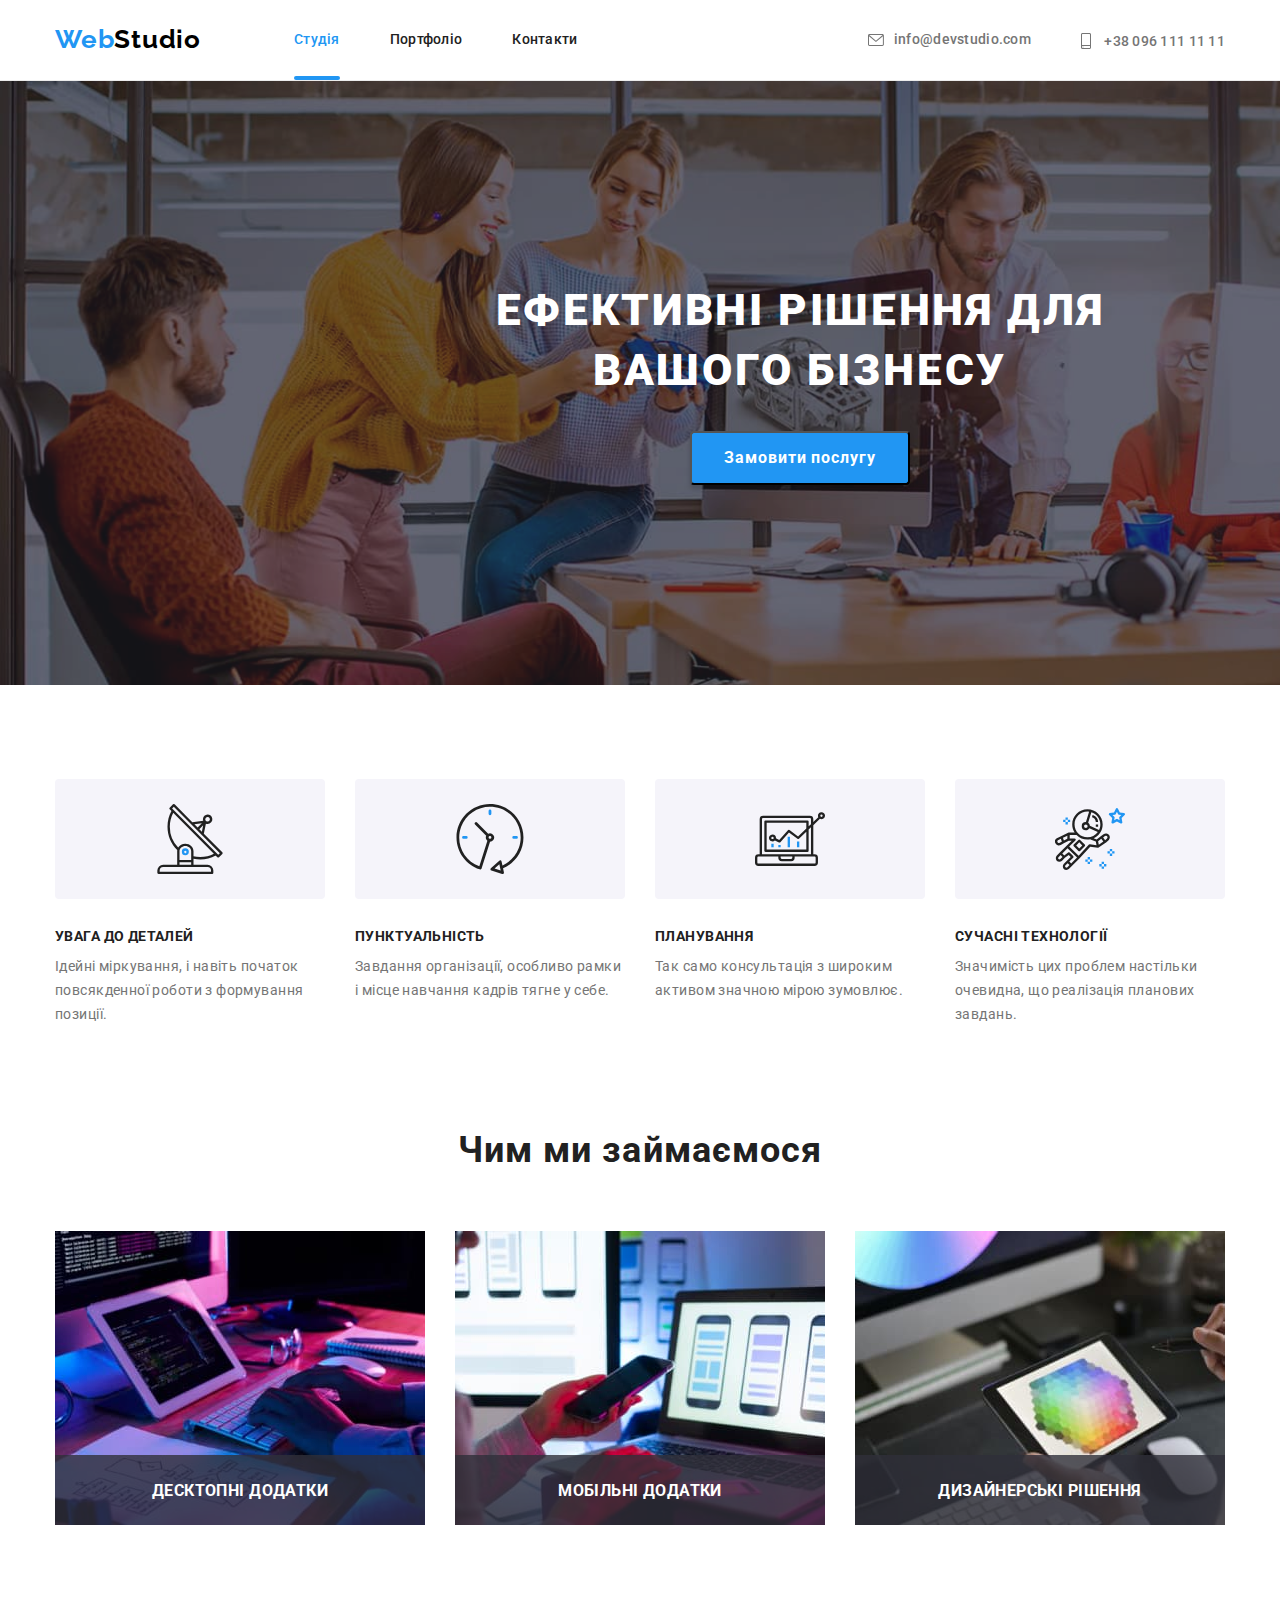
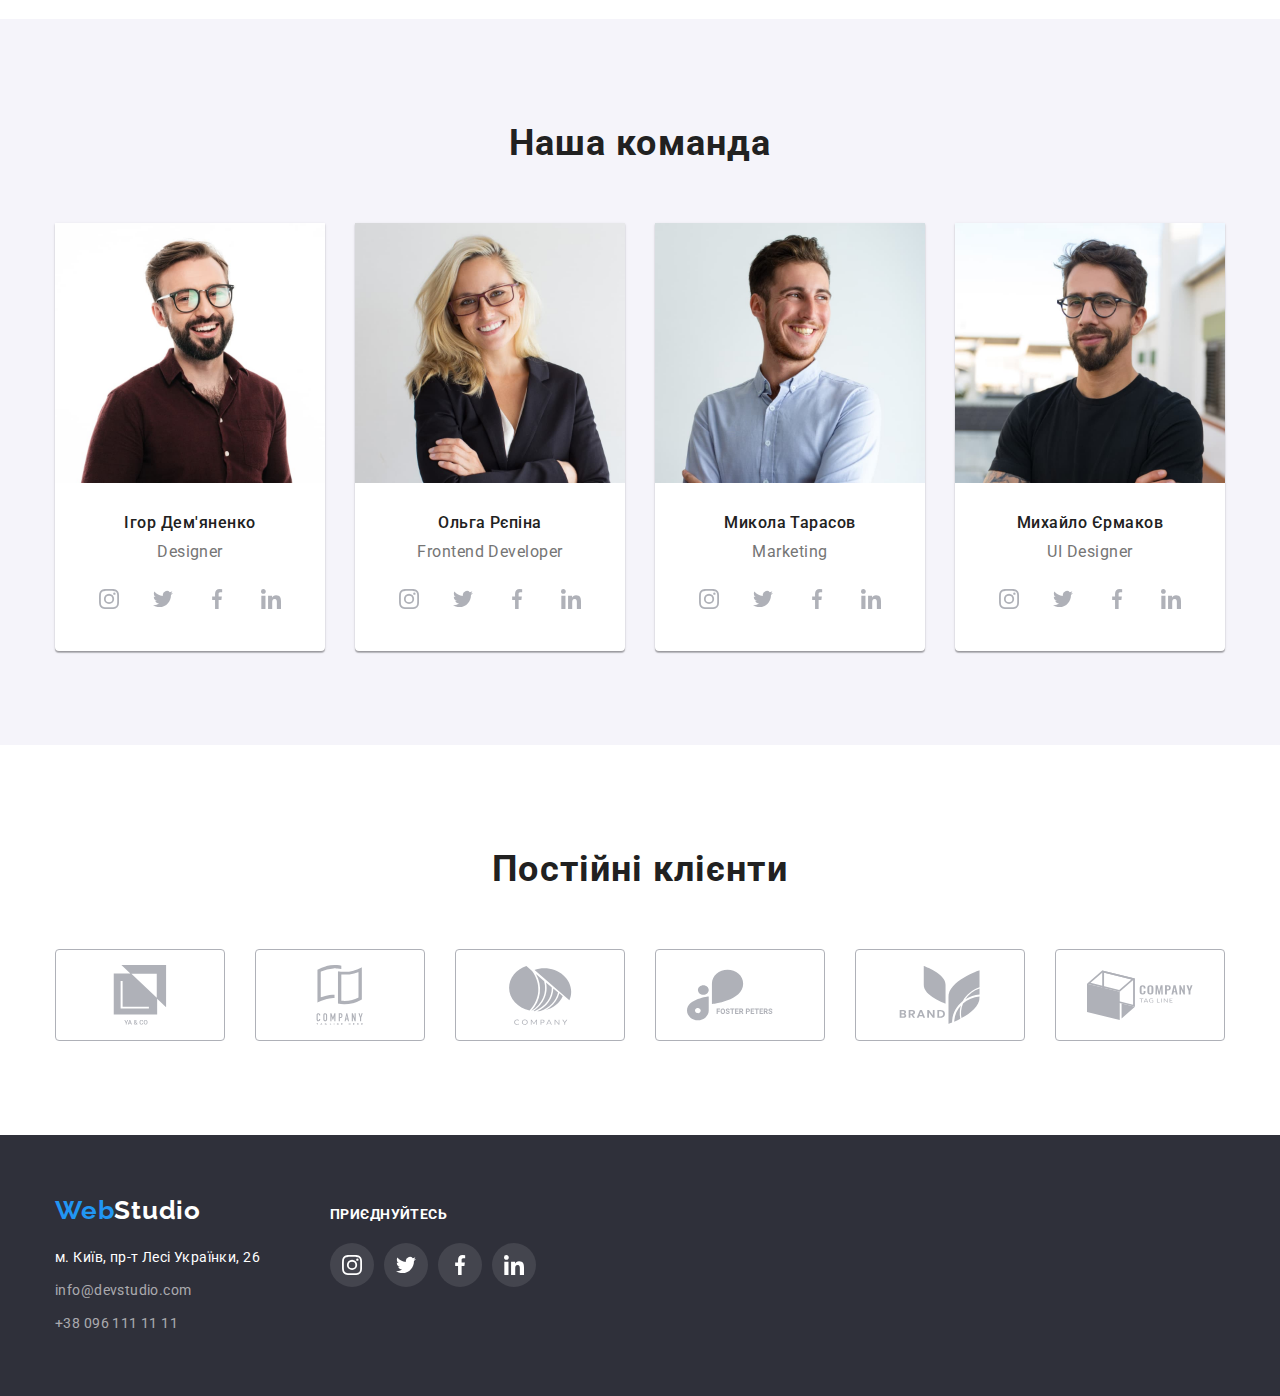
==== index.html @ d8db9ad1 "Создание репозитория" ====
<!DOCTYPE html>
<html lang="uk">
  <head>
    <meta charset="UTF-8" />
    <meta http-equiv="X-UA-Compatible" content="IE=edge" />
    <meta name="viewport" content="width=device-width, initial-scale=1.0" />
    <title>WebStudio</title>
    <!-- подключение шрифтов -->
    <link rel="preconnect" href="https://fonts.googleapis.com" />
    <link rel="preconnect" href="https://fonts.gstatic.com" crossorigin />

    <link
      href="https://fonts.googleapis.com/css2?family=Raleway:wght@700&family=Roboto:wght@400;500;700;900&display=swap"
      rel="stylesheet"
    />
    <link
      rel="stylesheet"
      href="https://cdnjs.cloudflare.com/ajax/libs/modern-normalize/2.0.0/modern-normalize.css"
    />
    <link rel="stylesheet" href="./css/styles.css" />
  </head>
  <body>
    <!-- HEADER -->
    <header class="bg-header">
      <div class="container nav-flex">
        <div class="logo-nav-flex">
          <a href="./index.html" class="logo"
            ><span lang="en">Web</span><span lang="en" class="logo-part">Studio</span>
          </a>
          <nav>
            <ul class="nav-flex link">
              <li class="item current-page">
                <a href="#" class="current-page-nav nav-link">Студія</a>
              </li>
              <li class="item">
                <a href="./portfolio.html" class="nav-link">Портфоліо</a>
              </li>
              <li class="item">
                <a href="#contacts" class="nav-link">Контакти</a>
              </li>
            </ul>
          </nav>
        </div>

        <ul class="link nav-flex">
          <li class="item">
            <a href="mailto:info@devstudio.com" class="mail-link">
              <svg class="nav-icon-envelope" width="16" height="12">
                <use href="./images/icons.svg#icon-envelope"></use>
              </svg>
              info@devstudio.com
            </a>
          </li>
          <li class="item">
            <a href="tel:+380961111111" class="tel-link">
              <sub>
                <svg class="nav-icon-smartphone" width="10" height="16">
                  <use href="./images/icons.svg#icon-smartphone"></use>
                </svg>
              </sub>
              +38 096 111 11 11
            </a>
          </li>
        </ul>
      </div>
    </header>
    <main>
      <!-- HERO -->
      <section class="section-bg-hero bg-hero">
        <div class="">
          <div class="container">
            <h1 class="header-hero">Ефективні рішення для вашого бізнесу</h1>
            <button type="button" class="button-service" data-modal-open>Замовити послугу</button>
          </div>
        </div>
      </section>

      <!--About-->
      <section class="section">
        <div class="container">
          <h2 class="visually-hidden">Specific company</h2>
          <ul class="link about-flex">
            <li class="about-list">
              <div class="about-container">
                <svg class="about-icon" width="70" height="70">
                  <use href="./images/icons.svg#icon-antenna"></use>
                </svg>
              </div>
              <h3 class="about-header">УВАГА ДО ДЕТАЛЕЙ</h3>
              <p class="about-paragraph">
                Ідейні міркування, і навіть початок повсякденної роботи з формування позиції.
              </p>
            </li>
            <li class="about-list">
              <div class="about-container">
                <svg class="about-icon" width="70" height="70">
                  <use href="./images/icons.svg#icon-clock"></use>
                </svg>
              </div>
              <h3 class="about-header">ПУНКТУАЛЬНІСТЬ</h3>
              <p class="about-paragraph">
                Завдання організації, особливо рамки і місце навчання кадрів тягне у себе.
              </p>
            </li>
            <li class="about-list">
              <div class="about-container">
                <svg class="about-icon" width="70" height="70">
                  <use href="./images/icons.svg#icon-diagram"></use>
                </svg>
              </div>
              <h3 class="about-header">ПЛАНУВАННЯ</h3>
              <p class="about-paragraph">
                Так само консультація з широким активом значною мірою зумовлює.
              </p>
            </li>
            <li class="about-list">
              <div class="about-container">
                <svg class="about-icon" width="70" height="70">
                  <use href="./images/icons.svg#icon-astronaut"></use>
                </svg>
              </div>
              <h3 class="about-header">СУЧАСНІ ТЕХНОЛОГІЇ</h3>
              <p class="about-paragraph">
                Значимість цих проблем настільки очевидна, що реалізація планових завдань.
              </p>
            </li>
          </ul>
        </div>
      </section>
      <!--About our work-->
      <section class="section work">
        <div class="container">
          <h2 class="header-second">Чим ми займаємося</h2>
          <ul class="link about-work-flex">
            <li class="about-work-list">
              <img src="./images/box1.jpg" alt="Екран і руки на клавіатурі" width="370" />
              <div class="about-work-item">
                <h3>Десктопні додатки</h3>
              </div>
            </li>
            <li class="about-work-list">
              <img src="./images/box2.jpg" alt="Екран і телефон в руці" width="370" />
              <div class="about-work-item">
                <h3>Мобільні додатки</h3>
              </div>
            </li>
            <li class="about-work-list">
              <img src="./images/box3.jpg" alt="Планшет в руці" width="370" />
              <div class="about-work-item">
                <h3>Дизайнерські рішення</h3>
              </div>
            </li>
          </ul>
        </div>
      </section>

      <!-- Our team -->
      <section class="section our-team">
        <div class="container">
          <h2 class="header-second">Наша команда</h2>
          <ul class="link our-team-flex">
            <li class="our-team-list">
              <img src="./images/imgpd1.jpg" alt="Фотографія продакт дизайнера" width="270" />
              <div class="our-team-item">
                <h3 class="our-team-name">Ігор Дем'яненко</h3>
                <p class="our-team-paragraph"><span lang="en">Designer</span></p>
                <ul class="our-team-social-container link">
                  <li class="our-team-icon-container list">
                    <a href="" class="our-team-icon-link" target="_blank" rel="noopener noreferrer">
                      <svg class="our-team-icon" width="20" height="20">
                        <use href="./images/icons.svg#icon-instagram"></use>
                      </svg>
                    </a>
                  </li>
                  <li class="our-team-icon-container list">
                    <a href="" class="our-team-icon-link" target="_blank" rel="noopener noreferrer">
                      <svg class="our-team-icon" width="20" height="20">
                        <use href="./images/icons.svg#icon-twitter"></use>
                      </svg>
                    </a>
                  </li>
                  <li class="our-team-icon-container list">
                    <a href="" class="our-team-icon-link" target="_blank" rel="noopener noreferrer">
                      <svg class="our-team-icon" width="20" height="20">
                        <use href="./images/icons.svg#icon-facebook"></use>
                      </svg>
                    </a>
                  </li>
                  <li class="our-team-icon-container list">
                    <a href="" class="our-team-icon-link" target="_blank" rel="noopener noreferrer">
                      <svg class="our-team-icon" width="20" height="20">
                        <use href="./images/icons.svg#icon-linkedin"></use>
                      </svg>
                    </a>
                  </li>
                </ul>
              </div>
            </li>
            <li class="our-team-list">
              <img src="./images/imgfd1.jpg" alt="Фотографія фронтенд розробника" width="270" />
              <div class="our-team-item">
                <h3 class="our-team-name">Ольга Рєпіна</h3>
                <p class="our-team-paragraph"><span lang="en">Frontend Developer</span></p>
                <ul class="our-team-social-container link">
                  <li class="our-team-icon-container list">
                    <a href="" class="our-team-icon-link" target="_blank" rel="noopener noreferrer">
                      <svg class="our-team-icon" width="20" height="20">
                        <use href="./images/icons.svg#icon-instagram"></use>
                      </svg>
                    </a>
                  </li>
                  <li class="our-team-icon-container list">
                    <a href="" class="our-team-icon-link" target="_blank" rel="noopener noreferrer">
                      <svg class="our-team-icon" width="20" height="20">
                        <use href="./images/icons.svg#icon-twitter"></use>
                      </svg>
                    </a>
                  </li>
                  <li class="our-team-icon-container list">
                    <a href="" class="our-team-icon-link" target="_blank" rel="noopener noreferrer">
                      <svg class="our-team-icon" width="20" height="20">
                        <use href="./images/icons.svg#icon-facebook"></use>
                      </svg>
                    </a>
                  </li>
                  <li class="our-team-icon-container list">
                    <a href="" class="our-team-icon-link" target="_blank" rel="noopener noreferrer">
                      <svg class="our-team-icon" width="20" height="20">
                        <use href="./images/icons.svg#icon-linkedin"></use>
                      </svg>
                    </a>
                  </li>
                </ul>
              </div>
            </li>
            <li class="our-team-list">
              <img src="./images/imgm1.jpg" alt="Фотографія маркетолога" width="270" />
              <div class="our-team-item">
                <h3 class="our-team-name">Микола Тарасов</h3>
                <p class="our-team-paragraph"><span lang="en">Marketing</span></p>
                <ul class="our-team-social-container link">
                  <li class="our-team-icon-container list">
                    <a href="" class="our-team-icon-link" target="_blank" rel="noopener noreferrer">
                      <svg class="our-team-icon" width="20" height="20">
                        <use href="./images/icons.svg#icon-instagram"></use>
                      </svg>
                    </a>
                  </li>
                  <li class="our-team-icon-container list">
                    <a href="" class="our-team-icon-link" target="_blank" rel="noopener noreferrer">
                      <svg class="our-team-icon" width="20" height="20">
                        <use href="./images/icons.svg#icon-twitter"></use>
                      </svg>
                    </a>
                  </li>
                  <li class="our-team-icon-container list">
                    <a href="" class="our-team-icon-link" target="_blank" rel="noopener noreferrer">
                      <svg class="our-team-icon" width="20" height="20">
                        <use href="./images/icons.svg#icon-facebook"></use>
                      </svg>
                    </a>
                  </li>
                  <li class="our-team-icon-container list">
                    <a href="" class="our-team-icon-link" target="_blank" rel="noopener noreferrer">
                      <svg class="our-team-icon" width="20" height="20">
                        <use href="./images/icons.svg#icon-linkedin"></use>
                      </svg>
                    </a>
                  </li>
                </ul>
              </div>
            </li>
            <li class="our-team-list">
              <img src="./images/imguid1.jpg" alt="Фотографія UI дизайнера" width="270" />
              <div class="our-team-item">
                <h3 class="our-team-name">Михайло Єрмаков</h3>
                <p class="our-team-paragraph"><span lang="en">UI Designer</span></p>
                <ul class="our-team-social-container link">
                  <li class="our-team-icon-container list">
                    <a href="" class="our-team-icon-link" target="_blank" rel="noopener noreferrer">
                      <svg class="our-team-icon" width="20" height="20">
                        <use href="./images/icons.svg#icon-instagram"></use>
                      </svg>
                    </a>
                  </li>
                  <li class="our-team-icon-container list">
                    <a href="" class="our-team-icon-link" target="_blank" rel="noopener noreferrer">
                      <svg class="our-team-icon" width="20" height="20">
                        <use href="./images/icons.svg#icon-twitter"></use>
                      </svg>
                    </a>
                  </li>
                  <li class="our-team-icon-container list">
                    <a href="" class="our-team-icon-link" target="_blank" rel="noopener noreferrer">
                      <svg class="our-team-icon" width="20" height="20">
                        <use href="./images/icons.svg#icon-facebook"></use>
                      </svg>
                    </a>
                  </li>
                  <li class="our-team-icon-container list">
                    <a href="" class="our-team-icon-link" target="_blank" rel="noopener noreferrer">
                      <svg class="our-team-icon" width="20" height="20">
                        <use href="./images/icons.svg#icon-linkedin"></use>
                      </svg>
                    </a>
                  </li>
                </ul>
              </div>
            </li>
          </ul>
        </div>
      </section>
      <!-- Our clients -->
      <section class="section our-clients">
        <div class="container">
          <h2 class="header-second">Постійні клієнти</h2>
          <ul class="link our-clients-flex">
            <li class="our-clients-rectangle">
              <a href="" class="our-clients-link" target="_blank" rel="noopener noreferrer">
                <svg class="our-clients-icon" width="106" height="60">
                  <use href="./images/icons.svg#icon-client-1"></use>
                </svg>
              </a>
            </li>
            <li class="our-clients-rectangle">
              <a href="" class="our-clients-link" target="_blank" rel="noopener noreferrer">
                <svg class="our-clients-icon" width="106" height="60">
                  <use href="./images/icons.svg#icon-client-2"></use>
                </svg>
              </a>
            </li>
            <li class="our-clients-rectangle">
              <a href="" class="our-clients-link" target="_blank" rel="noopener noreferrer">
                <svg class="our-clients-icon" width="106" height="60">
                  <use href="./images/icons.svg#icon-client-3"></use>
                </svg>
              </a>
            </li>
            <li class="our-clients-rectangle">
              <a href="" class="our-clients-link" target="_blank" rel="noopener noreferrer">
                <svg class="our-clients-icon" width="106" height="60">
                  <use href="./images/icons.svg#icon-client-4"></use>
                </svg>
              </a>
            </li>
            <li class="our-clients-rectangle">
              <a href="" class="our-clients-link" target="_blank" rel="noopener noreferrer">
                <svg class="our-clients-icon" width="106" height="60">
                  <use href="./images/icons.svg#icon-client-5"></use>
                </svg>
              </a>
            </li>
            <li class="our-clients-rectangle">
              <a href="" class="our-clients-link" target="_blank" rel="noopener noreferrer">
                <svg class="our-clients-icon" width="106" height="60">
                  <use href="./images/icons.svg#icon-client-6"></use>
                </svg>
              </a>
            </li>
          </ul>
        </div>
      </section>
    </main>
    <!-- Footer -->
    <footer class="footer">
      <div class="ft-container container">
        <div class="ft-left-side-container">
          <a href="./index.html" class="logo-ft"
            ><span lang="en">Web</span><span lang="en" class="logo-part-ft">Studio</span>
          </a>
          <address id="contacts" class="ft-address">
            <ul class="link">
              <li class="li-ft">
                <a
                  href="https://goo.gl/maps/rEXAgXgdKfEQJtbBA?coh=178573&amp;entry=tt"
                  target="_blank"
                  rel="noopener noreferrer"
                  class="address-link-ft"
                  >м. Київ, пр-т Лесі Українки, 26
                </a>
              </li>
              <li class="li-ft">
                <a href="mailto:info@devstudio.com" class="mail-link-ft"
                  ><span lang="en">info@devstudio.com</span>
                </a>
              </li>
              <li><a href="tel:+380961111111" class="tel-link-ft">+38 096 111 11 11</a></li>
            </ul>
          </address>
        </div>
        <div>
          <h2 class="ft-header-social">приєднуйтесь</h2>
          <ul class="link ft-social-container">
            <li class="ft-icon-container list">
              <a href="" class="ft-icon-link" target="_blank" rel="noopener noreferrer">
                <svg class="ft-icon" width="20" height="20">
                  <use href="./images/icons.svg#icon-instagram"></use>
                </svg>
              </a>
            </li>
            <li class="ft-icon-container list">
              <a href="" class="ft-icon-link" target="_blank" rel="noopener noreferrer">
                <svg class="ft-icon" width="20" height="20">
                  <use href="./images/icons.svg#icon-twitter"></use>
                </svg>
              </a>
            </li>
            <li class="ft-icon-container list">
              <a href="" class="ft-icon-link" target="_blank" rel="noopener noreferrer">
                <svg class="ft-icon" width="20" height="20">
                  <use href="./images/icons.svg#icon-facebook"></use>
                </svg>
              </a>
            </li>
            <li class="ft-icon-container list">
              <a href="" class="ft-icon-link" target="_blank" rel="noopener noreferrer">
                <svg class="ft-icon" width="20" height="20">
                  <use href="./images/icons.svg#icon-linkedin"></use>
                </svg>
              </a>
            </li>
          </ul>
        </div>
      </div>
    </footer>

    <!-- Modal window -->
    <div class="backdrop is-hidden" data-modal>
      <div class="modal">
        <button type="button" class="modal-close-btn" data-modal-close>
          <svg class="modal-close-icon" width="18" height="18">
            <use href="./images/icons.svg#close-modal"></use>
          </svg>
        </button>
      </div>
    </div>
    <script src="./js/modal.js"></script>
  </body>
</html>
---- css/styles.css ----
:root {
  --bg-color-main: #2f303a;
  --accent-color: #2196f3;
  --second-accent-color: #ffffff;
  --header-color: #212121;
  --paragraph-color: #757575;

  --font-family: 'Roboto', sans-serif;
  --font-weight-nav: 500;
  --font-weight-header: 700;
  --font-weight-main-header: 900;
  --font-weight-paragraph: 400;

  --font-size-paragraph: 14px;
  --font-size-header: 16px;
}

body {
  font-family: 'Roboto', 'Helvetica Neue', 'Verdana', 'Tahoma', sans-serif;
  font-style: normal;
  font-size: var(--font-size-paragraph);
  margin: 0;
  background-color: var(--second-accent-color);
}
.container {
  width: 1200px;
  padding-left: 15px;
  padding-right: 15px;
  margin-left: auto;
  margin-right: auto;
}
h1,
h2,
h3,
h4,
h5,
h6,
p,
ul {
  margin-top: 0;
  margin-bottom: 0;
}
.link {
  list-style-type: none;
  padding: 0;
  margin: 0;
}
.section {
  background-color: var(--second-accent-color);
  padding-top: 94px;
  padding-bottom: 94px;
}

/* Header */
.bg-header {
  background-color: var(--second-accent-color);
  border-bottom: 1px solid #ececec;
}

.logo {
  color: var(--accent-color);
  text-decoration: none;
  font-family: 'Raleway';
  font-weight: var(--font-weight-header);
  font-size: 26px;
  line-height: 1.192;
  letter-spacing: 0.03em;
  margin-right: 93px;
}
.logo-part {
  color: #000000;
}
.logo-nav-flex {
  display: flex;
  align-items: center;
}

.nav-flex {
  display: flex;
  align-items: center;
  margin-left: auto;
}

.item {
  margin-right: 50px;
}
.item:last-child {
  margin-right: 0;
}
.nav-link {
  position: relative;
  color: var(--header-color);
  text-decoration: none;
  font-weight: var(--font-weight-nav);
  line-height: 1.14;
  letter-spacing: 0.02em;
  display: block;
  padding-top: 32px;
  padding-bottom: 32px;
  transition: color 250ms cubic-bezier(0.4, 0, 0.2, 1);
}
.current-page-nav::after {
  position: absolute;
  left: 0;
  bottom: 0;
  content: '';
  width: 100%;
  height: 4px;
  border-radius: 2px;
  background-color: var(--accent-color);
}

.mail-link {
  color: var(--paragraph-color);
  text-decoration: none;
  font-weight: var(--font-weight-nav);
  line-height: 1.14;
  letter-spacing: 0.02em;
  display: flex;
  align-items: center;
  transition: color 250ms cubic-bezier(0.4, 0, 0.2, 1);
}

.nav-icon-envelope {
  margin-right: 10px;
  fill: currentColor;
}

.tel-link {
  color: var(--paragraph-color);
  text-decoration: none;
  font-weight: var(--font-weight-nav);
  line-height: 1.14;
  letter-spacing: 0.02em;
  transition: color 250ms cubic-bezier(0.4, 0, 0.2, 1);
}
.nav-icon-smartphone {
  margin-right: 10px;
  fill: currentColor;
}
.nav-link:focus,
.nav-link:hover,
.tel-link:focus,
.tel-link:hover,
.mail-link:focus,
.mail-link:hover {
  color: var(--accent-color);
}
.current-page > a {
  color: var(--accent-color);
}

/* HERO */

.section-bg-hero {
  background-image: url(../images/img-hero-overlay.png), url(../images/img-hero.jpg);
  background-size: cover;
  background-color: #c4c4c4;
  width: 1600px;

  text-align: center;
  margin-left: auto;
  margin-right: auto;
}
.bg-hero {
  padding-top: 200px;
  padding-bottom: 200px;
}

.header-hero {
  color: var(--second-accent-color);
  font-weight: var(--font-weight-main-header);
  font-size: 44px;
  line-height: 1.36;
  text-align: center;
  letter-spacing: 0.06em;
  text-transform: uppercase;
  width: 696px;

  margin-bottom: 30px;
  margin-left: auto;
  margin-right: auto;
}

.button-service {
  color: var(--second-accent-color);
  font-weight: var(--font-weight-header);
  font-family: var(--font-family);
  font-size: 16px;
  line-height: 1.88;
  letter-spacing: 0.06em;
  background-color: var(--accent-color);

  padding: 10px 32px;
  cursor: pointer;

  box-shadow: 0px 4px 4px rgba(0, 0, 0, 0.15);
  border-radius: 4px;
}
.button-service:active {
  background-color: #188ce8;
}

/* About */

.visually-hidden {
  position: absolute;
  white-space: nowrap;
  width: 1px;
  height: 1px;
  overflow: hidden;
  border: 0;
  padding: 0;
  clip: rect(0 0 0 0);
  clip-path: inset(50%);
  margin: -1px;
}
.about-flex {
  display: flex;
  flex-wrap: wrap;
  gap: 30px;
}

.header-second {
  color: var(--header-color);
  font-weight: var(--font-weight-header);
  font-size: 36px;
  line-height: 1.67;
  text-align: center;
  letter-spacing: 0.03em;

  margin-bottom: 50px;
}

.about-header {
  color: var(--header-color);
  font-weight: var(--font-weight-header);
  font-size: var(--font-size-paragraph);
  line-height: 1.14;
  letter-spacing: 0.03em;
  text-transform: uppercase;

  margin-bottom: 10px;
}
.about-paragraph {
  color: var(--paragraph-color);
  font-weight: var(--font-weight-paragraph);
  line-height: 1.71;
  letter-spacing: 0.03em;
}
.about-list {
  width: 270px;
}

.about-container {
  background-color: #f5f4fa;
  border-radius: 4px;
  margin-bottom: 30px;
  height: 120px;
  display: flex;
  justify-content: center;
  align-items: center;
}
.about-icon {
  display: block;
}

/* About our work */
.work {
  padding-top: 0px;
}
.about-work-flex {
  display: flex;
  flex-wrap: wrap;
  gap: 30px;
}
.about-work-list {
  width: 370px;
  position: relative;
}
img {
  display: block;
}

.about-work-item {
  position: absolute;
  height: 70px;
  width: 100%;
  background-color: rgba(47, 48, 58, 0.8);
  left: 0;
  bottom: 0;

  color: var(--second-accent-color);

  font-weight: var(--font-weight-header);
  letter-spacing: 0.42px;
  text-transform: uppercase;
  display: block;
  text-align: center;
  padding-top: 27px;
  padding-bottom: 27px;
}

/* Our-team */

.our-team {
  background-color: #f5f4fa;
}

.our-team-flex {
  display: flex;
  flex-wrap: wrap;
  gap: 30px;
}
.our-team-list {
  background-color: var(--second-accent-color);
  width: 270px;
  box-shadow: 0px 1px 3px rgba(0, 0, 0, 0.12), 0px 1px 1px rgba(0, 0, 0, 0.14),
    0px 2px 1px rgba(0, 0, 0, 0.2);
  border-radius: 0px 0px 4px 4px;
}
.our-team-name {
  color: var(--header-color);
  font-weight: var(--font-weight-nav);
  font-size: var(--font-size-header);
  line-height: 1.19;
  text-align: center;
  letter-spacing: 0.03em;
  margin-bottom: 10px;
}
.our-team-paragraph {
  color: var(--paragraph-color);
  font-weight: var(--font-weight-paragraph);
  font-size: var(--font-size-header);
  line-height: 1.19;
  text-align: center;
  letter-spacing: 0.03em;
  margin-bottom: 16px;
}
.our-team-item {
  padding-top: 30px;
  padding-bottom: 30px;
  padding-left: 32px;
  padding-right: 32px;
}

.our-team-social-container {
  display: flex;
}

.our-team-icon-container {
  width: 44px;
  height: 44px;
}
.our-team-icon-link {
  display: flex;
  height: 100%;
  width: 100%;
  justify-content: center;
  align-items: center;

  color: #afb1b8;
  border: none;
  background-color: transparent;
  border-radius: 50%;
  transition: color 250ms cubic-bezier(0.4, 0, 0.2, 1),
    background-color 250ms cubic-bezier(0.4, 0, 0.2, 1);
}
.our-team-icon {
  display: block;
  fill: currentColor;
}

.our-team-icon-container:not(:last-child) {
  margin-right: 10px;
}

.our-team-icon-link:hover,
.our-team-icon-link:focus {
  background-color: var(--accent-color);
  color: var(--second-accent-color);
}

/* Our clients */

.our-clients-flex {
  display: flex;
  flex-wrap: wrap;
  gap: 30px;
}
.our-clients-rectangle {
  width: 170px;
  height: 92px;
}
.our-clients-link {
  display: flex;
  height: 100%;
  width: 100%;
  justify-content: center;
  align-items: center;

  background-color: transparent;
  border: 1px solid #afb1b8;
  border-radius: 4px;
  color: #afb1b8;
  transition: color 250ms cubic-bezier(0.4, 0, 0.2, 1),
    border-color 250ms cubic-bezier(0.4, 0, 0.2, 1);
}
.our-clients-icon {
  display: block;
  fill: currentColor;
}
.our-clients-link:focus,
.our-clients-link:hover {
  border-color: var(--accent-color);
  color: var(--accent-color);
}

/* FOOTER */
.footer {
  background-color: var(--bg-color-main);
  padding-top: 60px;
  padding-bottom: 60px;
}
.ft-container {
  display: flex;
  align-items: baseline;
}
.ft-left-side-container {
  margin-right: 70px;
}

.logo-ft {
  color: var(--accent-color);
  text-decoration: none;
  font-family: 'Raleway';
  font-weight: var(--font-weight-header);
  font-size: 26px;
  line-height: 1.192;
  letter-spacing: 0.03em;

  display: inline-block;
  margin-bottom: 20px;
}
.logo-part-ft {
  color: var(--second-accent-color);
}
.ft-address {
  font-style: normal;
}
.li-ft {
  margin-bottom: 9px;
}
.address-link-ft {
  color: var(--second-accent-color);

  text-decoration: none;
  font-weight: var(--font-weight-paragraph);
  line-height: 1.714;
  letter-spacing: 0.03em;

  display: inline-block;
  transition: color 250ms cubic-bezier(0.4, 0, 0.2, 1);
}
.mail-link-ft {
  color: rgba(255, 255, 255, 0.6);

  text-decoration: none;
  font-weight: var(--font-weight-paragraph);
  line-height: 1.714;
  letter-spacing: 0.03em;

  display: inline-block;
  transition: color 250ms cubic-bezier(0.4, 0, 0.2, 1);
}
.tel-link-ft {
  color: rgba(255, 255, 255, 0.6);
  text-decoration: none;
  font-weight: var(--font-weight-paragraph);
  line-height: 1.714;
  letter-spacing: 0.03em;

  display: inline-block;
  transition: color 250ms cubic-bezier(0.4, 0, 0.2, 1);
}
.address-link-ft:focus,
.address-link-ft:hover,
.mail-link-ft:focus,
.mail-link-ft:hover,
.tel-link-ft:focus,
.tel-link-ft:hover {
  color: var(--accent-color);
}
.ft-header-social {
  font-weight: 700;
  font-size: 14px;
  line-height: 1.14;
  letter-spacing: 0.03em;
  text-transform: uppercase;
  color: var(--second-accent-color);
  margin-bottom: 20px;
}

.ft-social-container {
  display: flex;
}
.ft-icon-container {
  width: 44px;
  height: 44px;
}
.ft-icon-container:not(:last-child) {
  margin-right: 10px;
}

.ft-icon-link {
  display: flex;
  height: 100%;
  width: 100%;
  justify-content: center;
  align-items: center;

  color: var(--second-accent-color);

  border: none;
  background-color: rgba(255, 255, 255, 0.1);
  border-radius: 50%;
  transition: background-color 250ms cubic-bezier(0.4, 0, 0.2, 1);
}
.ft-icon {
  display: block;
  fill: currentColor;
}

.ft-icon-link:hover,
.ft-icon-link:focus {
  background-color: var(--accent-color);
}

/* PORTFOLIO PAGE */

.menu-portfolio {
  display: flex;
  justify-content: center;

  margin-bottom: 50px;
}

.menu-button {
  text-decoration: none;
}
.menu-button:not(:last-child) {
  margin-right: 8px;
}
.menu-list-portfolio {
  background-color: #f5f4fa;
  color: var(--header-color);
  font-family: inherit;
  font-weight: var(--font-weight-nav);
  font-size: var(--font-size-header);
  line-height: 1.62;
  letter-spacing: 0.03em;
  cursor: pointer;
  padding: 6px 22px;

  border-color: #f5f4fa;
  border-radius: 4px;
  border-width: 0px;

  transition: background-color 250ms cubic-bezier(0.4, 0, 0.2, 1),
    color 250ms cubic-bezier(0.4, 0, 0.2, 1), box-shadow 250ms cubic-bezier(0.4, 0, 0.2, 1);
}
.menu-list-portfolio:focus,
.menu-list-portfolio:hover {
  background-color: var(--accent-color);
  color: var(--second-accent-color);
  box-shadow: 0px 3px 1px rgba(0, 0, 0, 0.1), 0px 1px 2px rgba(0, 0, 0, 0.08),
    0px 2px 2px rgba(0, 0, 0, 0.12);
}

.first {
  background-color: var(--accent-color);
  color: var(--second-accent-color);
  font-family: inherit;
  font-weight: var(--font-weight-nav);
  font-size: var(--font-size-header);
  line-height: 1.62;
  letter-spacing: 0.03em;
  cursor: pointer;
  padding: 6px 22px;

  border-color: #f5f4fa;
  border-radius: 4px;
  border-width: 0px;

  box-shadow: 0px 3px 1px rgba(0, 0, 0, 0.1), 0px 1px 2px rgba(0, 0, 0, 0.08),
    0px 2px 2px rgba(0, 0, 0, 0.12);

  transition: background-color 250ms cubic-bezier(0.4, 0, 0.2, 1),
    color 250ms cubic-bezier(0.4, 0, 0.2, 1), box-shadow 250ms cubic-bezier(0.4, 0, 0.2, 1);
}

.first:focus,
.first:hover {
  background-color: #f5f4fa;
  color: var(--header-color);
  box-shadow: none;
}
.exzamples-portfolio {
  display: flex;

  flex-wrap: wrap;
  gap: 30px;
}
.exsamples-list {
  background-color: var(--second-accent-color);

  width: 370px;
  height: 404px;
}
.exsamples-list-link {
  display: block;
  transition: box-shadow 250ms cubic-bezier(0.4, 0, 0.2, 1);
}

.exsamples-list-link:hover,
.exsamples-list-link:focus {
  box-shadow: 0px 1px 1px rgba(0, 0, 0, 0.12), 0px 4px 4px rgba(0, 0, 0, 0.06),
    1px 4px 6px rgba(0, 0, 0, 0.16);
}
.exsamples-list-img {
  position: relative;
  transition: box-shadow 250ms cubic-bezier(0.4, 0, 0.2, 1);
  overflow: hidden;
}

.exsamples-text-on-img {
  position: absolute;
  left: 0;
  top: 0;
  transform: translateY(294px);
  transition: opacity 250ms cubic-bezier(0.4, 0, 0.2, 1),
    transform 250ms cubic-bezier(0.4, 0, 0.2, 1);
  opacity: 0;
  width: 100%;
  height: 294px;

  color: var(--second-accent-color);
  font-size: 18px;
  line-height: 28px;
  letter-spacing: 0.54px;
  padding: 63px 24px;
  background-color: rgba(33, 150, 243, 0.9);

  cursor: pointer;
}

.exsamples-list-link:hover .exsamples-text-on-img,
.exsamples-list-link:focus .exsamples-text-on-img {
  transform: translateY(0px);
  opacity: 1;
}

.exsamples-item {
  padding: 20px 24px;
  border-left: 1px solid #eeeeee;
  border-right: 1px solid #eeeeee;
  border-bottom: 1px solid #eeeeee;
}
.exsamples-header {
  color: var(--header-color);
  font-weight: var(--font-weight-header);
  font-size: 18px;

  line-height: 2;
  letter-spacing: 0.06em;

  margin-bottom: 4px;
}
.exsamples-paragraph {
  color: var(--paragraph-color);
  font-weight: var(--font-weight-paragraph);
  font-size: var(--font-size-header);

  line-height: 1.875;
  letter-spacing: 0.03em;
}
.decoration {
  text-decoration: none;
}

/* Modal window */
.backdrop {
  position: fixed;
  top: 0;
  left: 0;
  width: 100vw;
  height: 100vh;
  background-color: rgba(0, 0, 0, 0.2);

  transition: opacity 250ms cubic-bezier(0.4, 0, 0.2, 1),
    visibility 250ms cubic-bezier(0.4, 0, 0.2, 1);
}

.backdrop.is-hidden {
  opacity: 0;
  visibility: hidden;
  pointer-events: none;
}

.modal {
  position: absolute;
  top: 50%;
  left: 50%;
  transform: translate(-50%, -50%) scale(1);
  width: 528px;
  height: 580px;
  border-radius: 4px;
  background-color: var(--second-accent-color);
  box-shadow: 0px 2px 1px 0px rgba(0, 0, 0, 0.2), 0px 1px 1px 0px rgba(0, 0, 0, 0.14),
    0px 1px 3px 0px rgba(0, 0, 0, 0.12);

  transition: transform 250ms cubic-bezier(0.4, 0, 0.2, 1), scale 250ms cubic-bezier(0.4, 0, 0.2, 1);
}

.backdrop.is-hidden .modal{
  transform: translate(-50%, 100%) scale(1.5);
}

.modal-close-btn {
  position: absolute;
  top: 8px;
  right: 8px;
  width: 30px;
  height: 30px;
  display: flex;
  justify-content: center;
  align-items: center;

  border-radius: 50%;
  border: 1px solid rgba(0, 0, 0, 0.1);
  background-color: transparent;
  cursor: pointer;

 
}
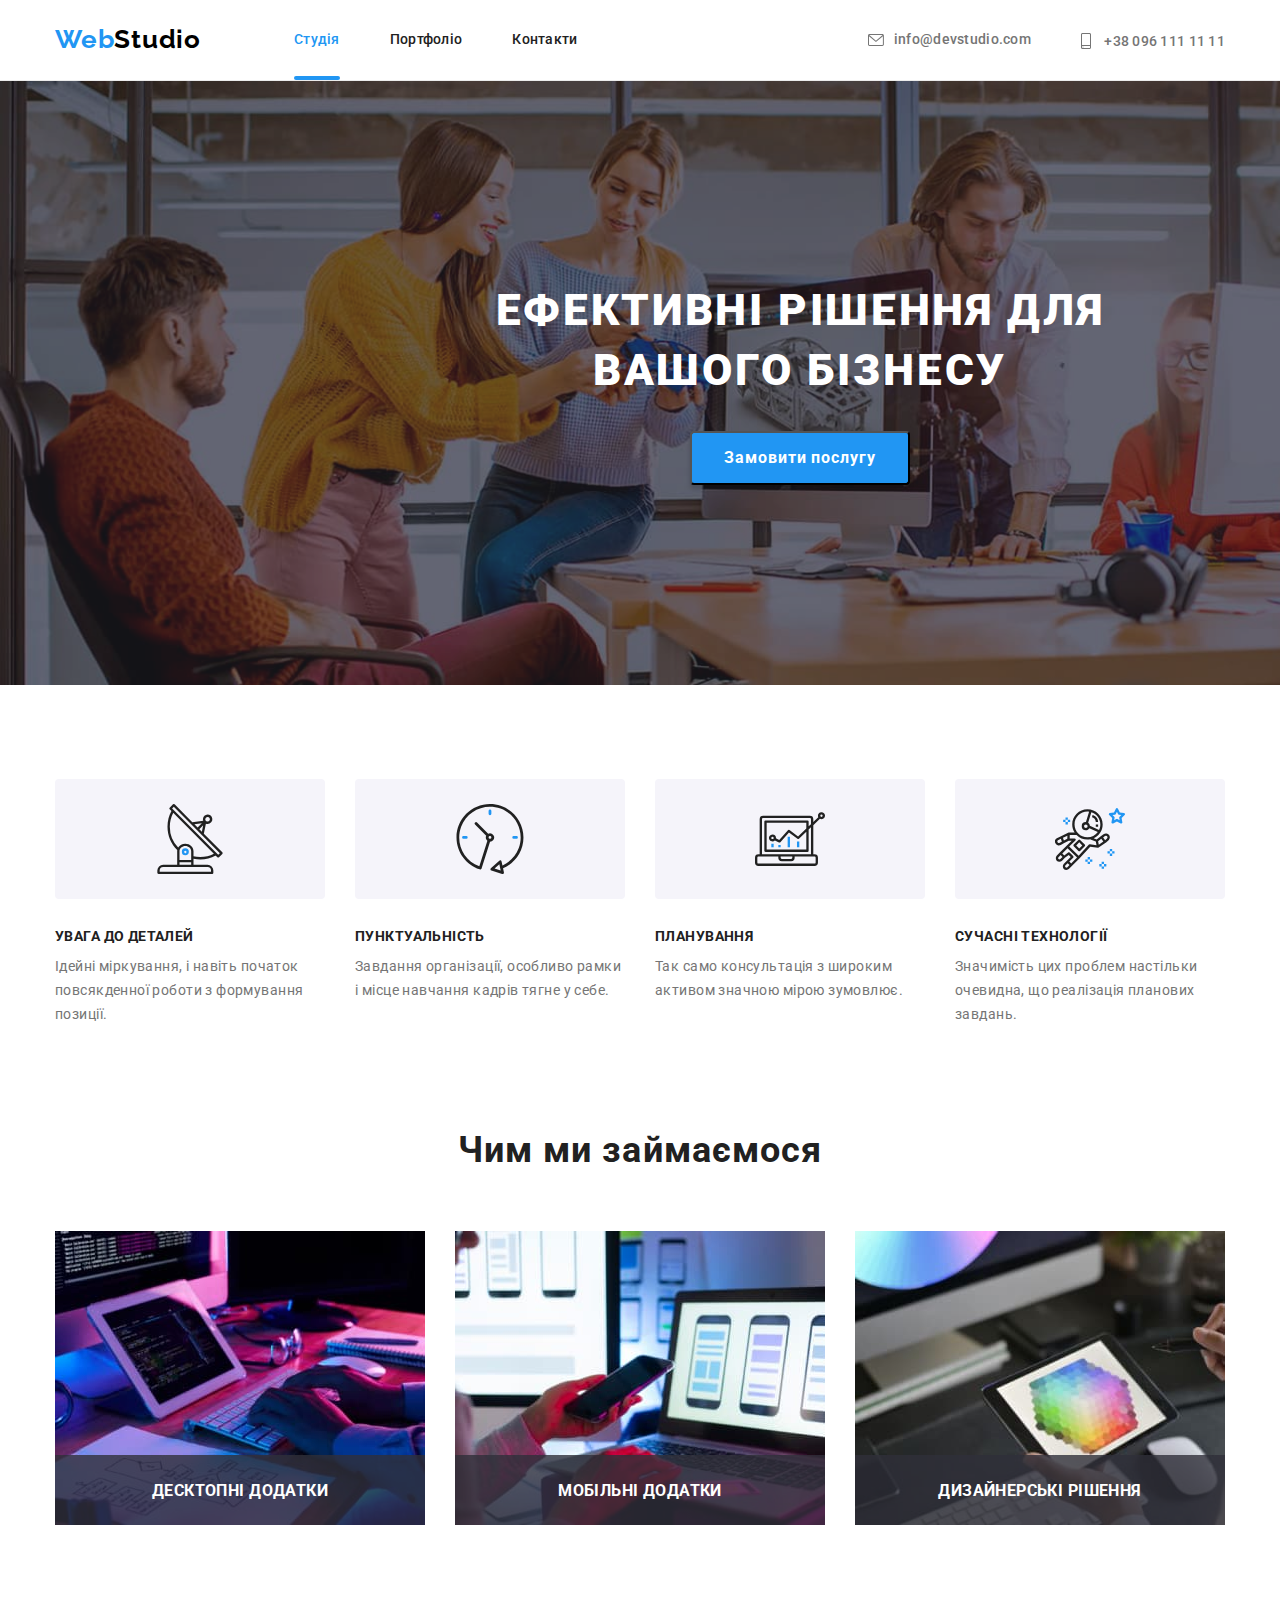
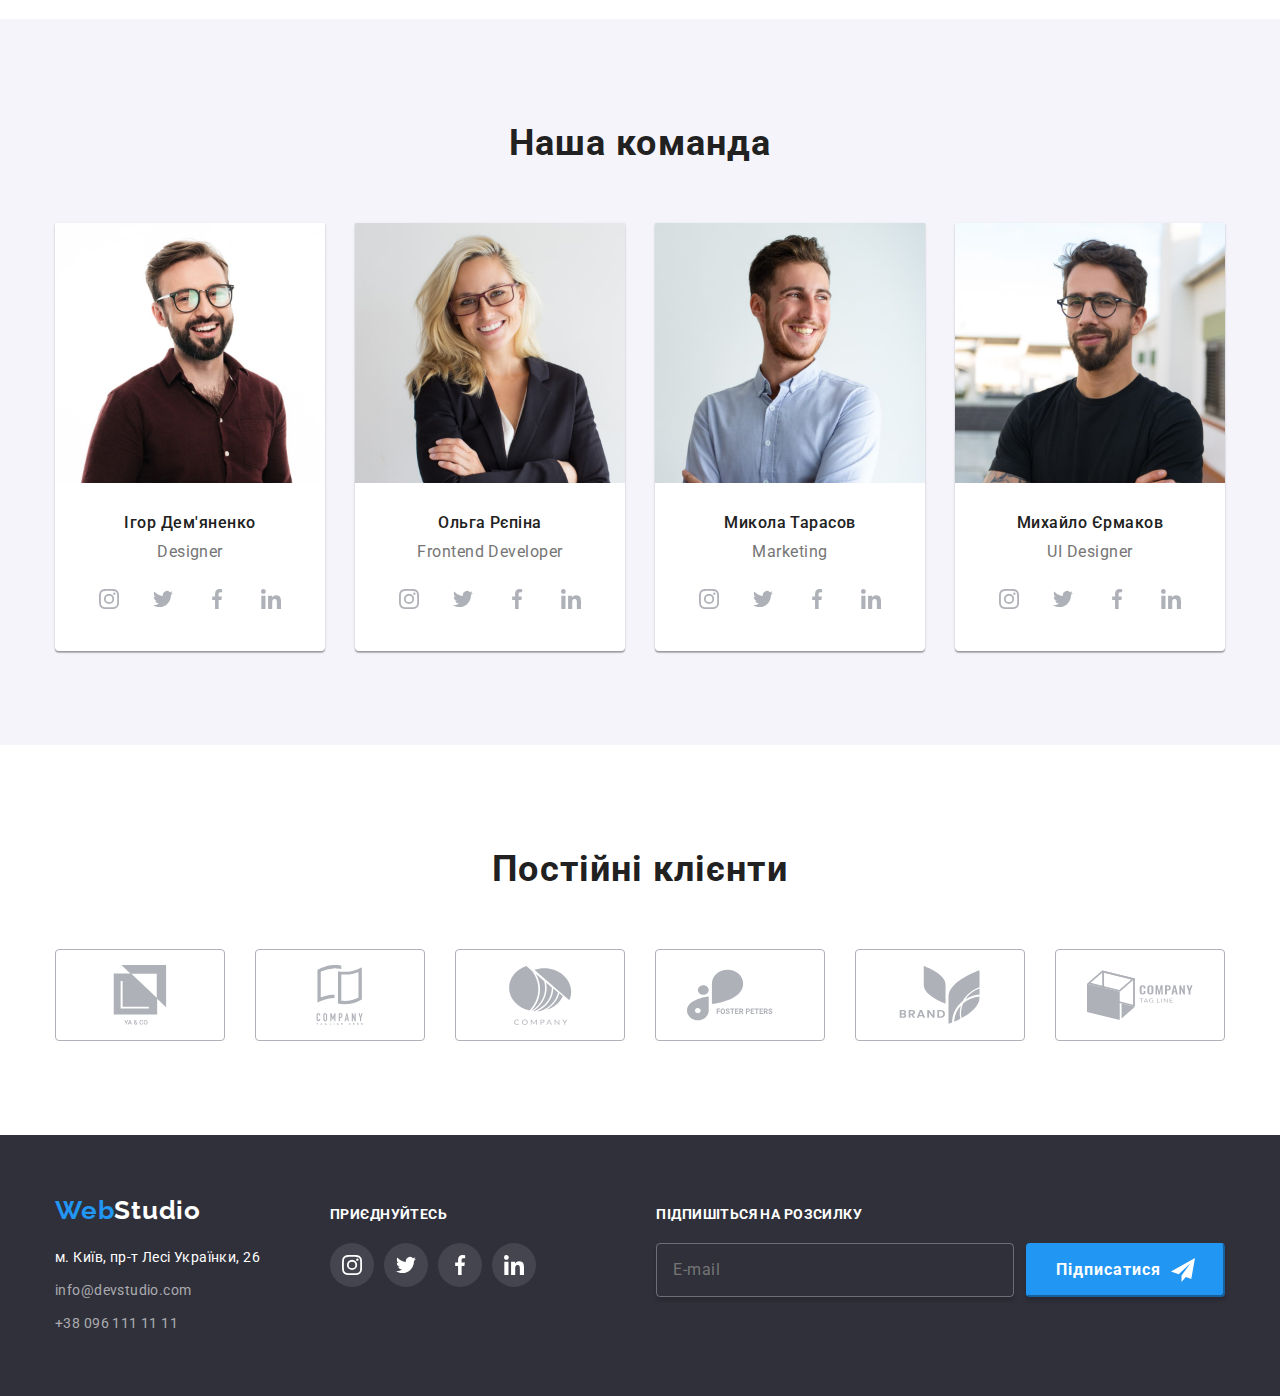
==== commit 2875f07a: "Оформлено модальное окно" ====
--- a/index.html
+++ b/index.html
@@ -388,8 +388,8 @@
             </ul>
           </address>
         </div>
-        <div>
-          <h2 class="ft-header-social">приєднуйтесь</h2>
+        <div class="ft-center-side-container">
+          <h2 class="ft-header">приєднуйтесь</h2>
           <ul class="link ft-social-container">
             <li class="ft-icon-container list">
               <a href="" class="ft-icon-link" target="_blank" rel="noopener noreferrer">
@@ -420,6 +420,18 @@
               </a>
             </li>
           </ul>
+        </div>
+        <div class="ft-subscribe-container">
+          <h2 class="ft-header">Підпишіться на розсилку</h2>
+          <form class="ft-subscription">
+            <input class="ft-input" type="email" name="email" placeholder="E-mail" />
+            <button type="submit" class="ft-btn">
+              Підписатися
+              <svg class="ft-btn-icon" width="24" height="24">
+                <use href="./images/icons.svg#icon-send"></use>
+              </svg>
+            </button>
+          </form>
         </div>
       </div>
     </footer>
@@ -432,6 +444,58 @@
             <use href="./images/icons.svg#close-modal"></use>
           </svg>
         </button>
+        <h2 class="mdl-header">Залиште свої дані, ми вам передзвонимо</h2>
+        <form class="mdl-form">
+          <label class="form-field"
+            >Ім'я
+            <input class="mdl-input" type="text" name="name" required />
+            <svg class="modal-icon" width="18" height="18">
+              <use href="./images/icons.svg#person-modal"></use>
+            </svg>
+          </label>
+
+          <label class="form-field"
+            >Телефон
+            <input
+              class="mdl-input"
+              type="tel"
+              name="phone"
+              minlength="9"
+              maxlength="14"
+              required
+            />
+            <svg class="modal-icon" width="18" height="18">
+              <use href="./images/icons.svg#phone-modal"></use>
+            </svg>
+          </label>
+
+          <label class="form-field"
+            >Пошта
+            <input class="mdl-input" type="e-mail" name="e-mail" required />
+            <svg class="modal-icon" width="18" height="18">
+              <use href="./images/icons.svg#email-modal"></use>
+            </svg>
+          </label>
+
+          <label class="form-field form-field-textarea"
+            >Коментар
+            <textarea
+              class="mdl-textarea"
+              name="comment"
+              rows="7"
+              placeholder="Введіть текст"
+            ></textarea>
+          </label>
+
+          <label class="mdl-label-agr">
+            <input class="mdl-checkbox" type="checkbox" />
+            <span class="mdl-icon-checkbox"></span>
+            <span class="mdl-label-agree">Погоджуюся з розсилкою та приймаю</span>
+            <a class="mdl-label-agreement" href="">Умови договору</a>
+          </label>
+
+          <button class="mdl-btn-send" type="submit">Відправити</button>
+        </form>
       </div>
     </div>
     <script src="./js/modal.js"></script>
--- a/css/styles.css
+++ b/css/styles.css
@@ -491,7 +491,11 @@
 .tel-link-ft:hover {
   color: var(--accent-color);
 }
-.ft-header-social {
+
+.ft-center-side-container {
+  margin-right: 93px;
+}
+.ft-header {
   font-weight: 700;
   font-size: 14px;
   line-height: 1.14;
@@ -534,6 +538,55 @@
 .ft-icon-link:hover,
 .ft-icon-link:focus {
   background-color: var(--accent-color);
+}
+
+.ft-subscribe-container{
+  margin-left: auto;
+}
+.ft-subscription {
+  display: flex;
+}
+.ft-input {
+  margin-right: 12px;
+
+  padding-top: 15px;
+  padding-bottom: 15px;
+  padding-left: 16px;
+  width: 358px;
+  border-radius: 4px;
+  border: 1px solid rgba(255, 255, 255, 0.3);
+  background: rgba(33, 150, 243, 0);
+  box-shadow: 0px 4px 4px 0px rgba(0, 0, 0, 0.15);
+
+  color: rgba(255, 255, 255, 0.6);
+  font-size: var(--font-size-header);
+  line-height: 1.25;
+  letter-spacing: 0.48px;
+}
+
+.ft-btn {
+  border-radius: 4px;
+  border-color: var(--accent-color);
+  background: var(--accent-color);
+  box-shadow: 0px 4px 4px 0px rgba(0, 0, 0, 0.15);
+
+  color: var(--second-accent-color);
+  text-align: center;
+  font-size: var(--font-size-header);
+  font-weight: 700;
+  line-height: 1.875;
+  letter-spacing: 0.96px;
+  padding: 10px 28px;
+  cursor: pointer;
+  display: flex;
+  align-items: center;
+  gap: 10px;
+}
+
+.ft-btn-icon {
+  display: block;
+  fill: var(--second-accent-color);
+  background: inherit;
 }
 
 /* PORTFOLIO PAGE */
@@ -720,9 +773,10 @@
     0px 1px 3px 0px rgba(0, 0, 0, 0.12);
 
   transition: transform 250ms cubic-bezier(0.4, 0, 0.2, 1), scale 250ms cubic-bezier(0.4, 0, 0.2, 1);
-}
-
-.backdrop.is-hidden .modal{
+  padding: 40px;
+}
+
+.backdrop.is-hidden .modal {
   transform: translate(-50%, 100%) scale(1.5);
 }
 
@@ -735,11 +789,177 @@
   display: flex;
   justify-content: center;
   align-items: center;
-
+  fill: #000000;
   border-radius: 50%;
   border: 1px solid rgba(0, 0, 0, 0.1);
   background-color: transparent;
   cursor: pointer;
 
- 
-}
+  transition: fill 250ms cubic-bezier(0.4, 0, 0.2, 1);
+}
+.modal-close-btn:focus,
+.modal-close-btn:hover {
+  fill: var(--accent-color);
+}
+
+.mdl-header {
+  color: var(--header-color);
+  text-align: center;
+  font-size: 20px;
+  font-weight: 700;
+  line-height: normal;
+  letter-spacing: 0.6px;
+  margin-bottom: 12px;
+}
+
+.mdl-form {
+  display: flex;
+  flex-direction: column;
+}
+
+.form-field {
+  position: relative;
+  display: flex;
+  flex-direction: column;
+  gap: 4px;
+  margin-bottom: 10px;
+
+  color: var(--paragraph-color);
+  font-size: 12px;
+  font-weight: 400;
+  line-height: normal;
+  letter-spacing: 0.12px;
+}
+
+.mdl-input {
+  margin: 0;
+  width: 100%;
+  font: inherit;
+  padding-top: 11px;
+  padding-bottom: 11px;
+  padding-left: 38px;
+
+  border-radius: 4px;
+  border: 1px solid;
+  border-color: rgba(33, 33, 33, 0.2);
+
+  cursor: auto;
+  outline: none;
+
+  transition: border-color 250ms cubic-bezier(0.4, 0, 0.2, 1);
+}
+.modal-icon {
+  position: absolute;
+  display: inline-block;
+  top: 50%;
+  left: 12px;
+  transform: translateY(-5%);
+  fill: var(--header-color);
+  background-color: transparent;
+  transition: fill 250ms cubic-bezier(0.4, 0, 0.2, 1);
+}
+
+.form-field:focus-within .mdl-input + .modal-icon,
+.form-field:focus-within .mdl-input {
+  fill: var(--accent-color);
+  border-color: var(--accent-color);
+}
+
+.mdl-textarea {
+  resize: none;
+  font: inherit;
+
+  border-radius: 4px;
+  border: 1px solid;
+  border-color: rgba(33, 33, 33, 0.2);
+  padding: 12px 16px;
+
+  cursor: auto;
+  outline: none;
+
+  transition: border-color 250ms cubic-bezier(0.4, 0, 0.2, 1);
+}
+
+.mdl-textarea:placeholder-shown {
+  color: rgba(117, 117, 117, 0.5);
+  font-size: 12px;
+  font-weight: 400;
+  line-height: normal;
+  letter-spacing: 0.12px;
+}
+
+.form-field-textarea {
+  margin-bottom: 20px;
+}
+
+.form-field:focus-within .mdl-textarea {
+  border-color: var(--accent-color);
+}
+
+.mdl-label-agr {
+  position: relative;
+  display: flex;
+  align-items: center;
+  margin-left: auto;
+  margin-right: auto;
+  margin-bottom: 30px;
+  color: var(--paragraph-color);
+  font-size: var(--font-size-paragraph);
+  font-weight: 400;
+  line-height: 1.714;
+  letter-spacing: 0.42px;
+}
+.mdl-checkbox {
+  position: absolute;
+  white-space: nowrap;
+  width: 1px;
+  height: 1px;
+  overflow: hidden;
+  border: 0;
+  padding: 0;
+  clip: rect(0 0 0 0);
+  clip-path: inset(50%);
+  margin: -1px;
+}
+.mdl-icon-checkbox {
+  display: inline-block;
+  width: 16px;
+  height: 16px;
+  background-color: var(--second-accent-color);
+  margin-right: 8px;
+  border: 2px solid var(--header-color);
+  border-radius: 2px;
+  transition: background-color 250ms cubic-bezier(0.4, 0, 0.2, 1), border-color 250ms cubic-bezier(0.4, 0, 0.2, 1);
+}
+
+.mdl-checkbox:checked + .mdl-icon-checkbox {
+  border-color: var(--accent-color);
+  background-color: var(--accent-color);
+  background-image: url(../images/icon-check.svg);
+  background-size: contain;
+  background-origin: border-box;
+}
+.mdl-label-agree {
+  margin-right: 4px;
+}
+.mdl-label-agreement {
+  color: var(--accent-color);
+}
+
+.mdl-btn-send {
+  width: 200px;
+  padding: 10px 52px;
+  margin: auto;
+
+  border-radius: 4px;
+  border-color: #188ce8;
+  background: #188ce8;
+  box-shadow: 0px 4px 4px 0px rgba(0, 0, 0, 0.15);
+
+  color: var(--second-accent-color);
+  text-align: center;
+  font-size: var(--font-size-header);
+  font-weight: 700;
+  line-height: 1.875;
+  letter-spacing: 0.96px;
+}
